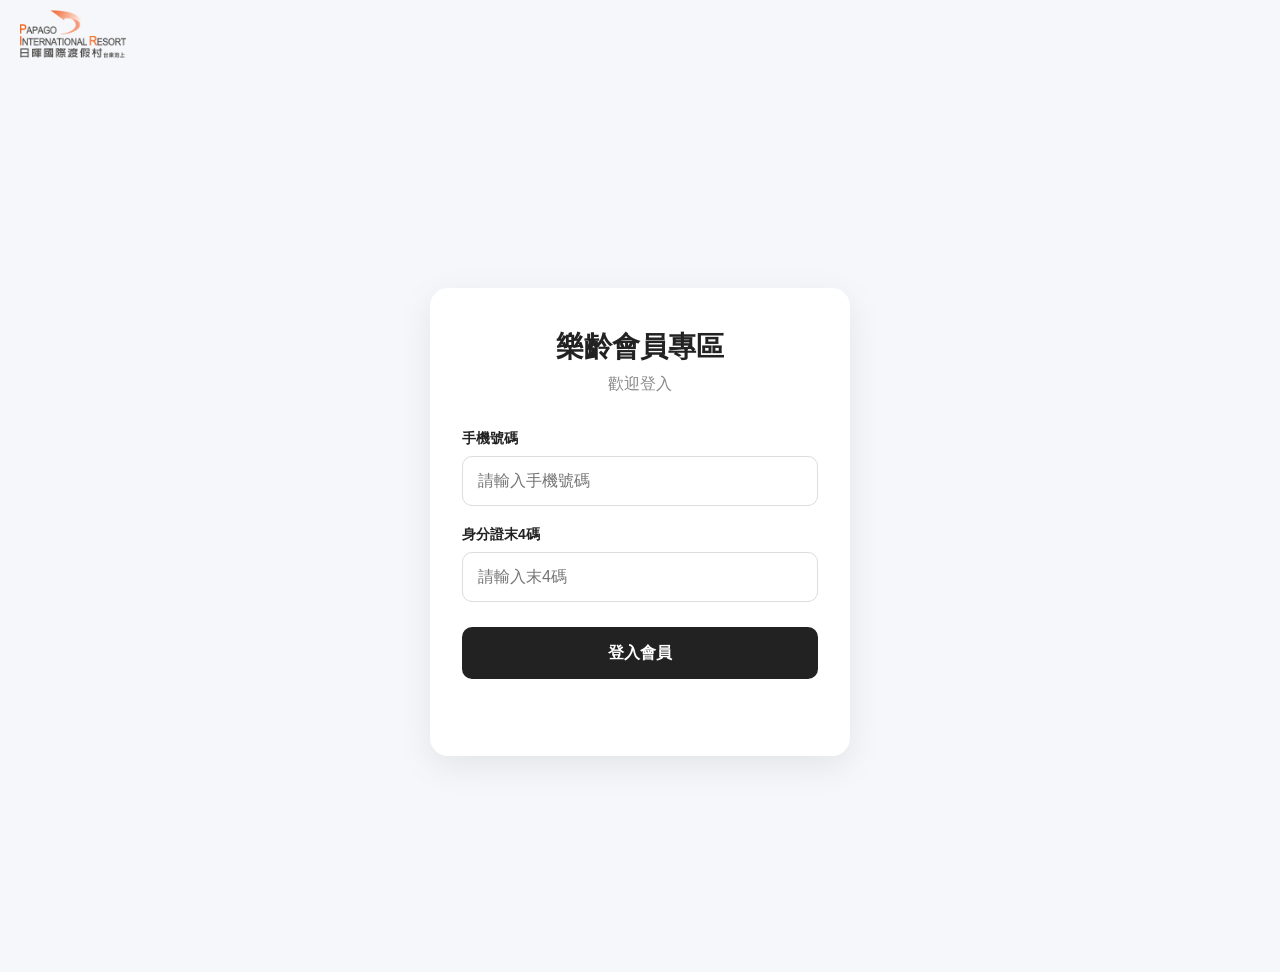
==== index.html @ a3a90380 "Update index.html" ====
<!DOCTYPE html>
<html lang="zh-TW">

<head>
    <meta charset="UTF-8">

    <meta
        name="viewport"
        content="width=device-width, initial-scale=1.0"
    >

    <title>樂齡會員專區</title>

    <link
        rel="stylesheet"
        href="style.css"
    >
    <script src="logo.js" defer></script>
</head>

<body>

<div class="app">

    <!-- =========================
         登入頁
    ========================== -->

    <section
        id="loginPage"
        class="page login-page"
    >

        <div class="login-card">

            <div class="logo">
                樂齡會員專區
            </div>

            <div class="subtitle">
                歡迎登入
            </div>


            <div class="form-group">

              <label for="phone">手機號碼</label>
              <input
                id="phone"
                type="tel"
                inputmode="numeric"
                maxlength="10"
                placeholder="請輸入手機號碼"
                autocomplete="tel"
               >
            </div>


            <div class="form-group">

                <label>
                    身分證末4碼
                </label>

                <input
                    id="idLast4"
                    type="password"
                    maxlength="4"
                    inputmode="numeric"
                    placeholder="請輸入末4碼"
                    autocomplete="current-password"
                >

            </div>


            <button
                id="loginButton"
                class="primary-button"
            >
                登入會員
            </button>


            <div
                id="loginMessage"
                class="message"
            ></div>

        </div>

    </section>


    <!-- =========================
         會員首頁
    ========================== -->

    <section
        id="homePage"
        class="page hidden"
    >

        <header class="header">

            <div class="header-title">
                樂齡會員專區
            </div>

            <button
                id="logoutButton"
                class="logout-button"
            >
                登出
            </button>

        </header>


        <main class="container">

            <div class="welcome">
                <div class="welcome-small">
                    歡迎回來
                </div>

                <div
                    id="memberName"
                    class="member-name"
                >
                    --
                </div>
            </div>


            <!-- 餘額 -->

            <div class="balance-card">

                <div class="balance-title">
                    目前儲值餘額
                </div>

                <div
                    id="memberBalance"
                    class="balance"
                >
                    $0
                </div>

               <a href="topup.html" class="primary-button">
               ＋ 我要儲值
               </a>

            </div>


            <!-- 會員資訊 -->

            <div class="info-card">

                <div class="card-title">
                    會員資料
                </div>


                <div class="info-row">

                    <span>
                        會員編號
                    </span>

                    <strong id="memberIdDisplay">
                        --
                    </strong>

                </div>


                <div class="info-row">

                    <span>
                        會員姓名
                    </span>

                    <strong id="memberNameDisplay">
                        --
                    </strong>

                </div>

            </div>


 <!-- =========================
     功能
========================== -->

<div class="menu-grid">

    <!-- 商品商城 -->
    <a
        href="products.html"
        class="menu-card menu-link"
    >

        <div class="menu-icon">
            🛒
        </div>

        <div>
            <div class="menu-title">
                商品商城
            </div>

            <div class="menu-description">
                瀏覽商品並下單
            </div>
        </div>

    </a>


    <!-- 我的訂單 -->
    <a
        href="orders.html"
        class="menu-card menu-link"
    >

        <div class="menu-icon">
            📦
        </div>

        <div>
            <div class="menu-title">
                我的訂單
            </div>

            <div class="menu-description">
                查看歷史訂單
            </div>
        </div>

    </a>


    <!-- 儲值紀錄 -->
    <a
        href="topup.html"
        class="menu-card menu-link"
    >

        <div class="menu-icon">
            💰
        </div>

        <div>
            <div class="menu-title">
                儲值紀錄
            </div>

            <div class="menu-description">
                申請儲值及查看紀錄
            </div>
        </div>

    </a>


    <!-- 會員資料 -->
    <a
        href="member.html"
        class="menu-card menu-link"
    >

        <div class="menu-icon">
            👤
        </div>

        <div>
            <div class="menu-title">
                會員資料
            </div>

            <div class="menu-description">
                查看會員資訊
            </div>
        </div>

    </a>

</div>
        </main>

    </section>


    <!-- 載入畫面 -->

    <div
        id="loading"
        class="loading hidden"
    >

        <div class="loading-box">

            <div class="spinner"></div>

            <div>
                處理中...
            </div>

        </div>

    </div>

</div>


<script src="app.js"></script>

</body>

</html>
---- style.css ----
* {
    box-sizing: border-box;
}


body {
    margin: 0;
    font-family:
        -apple-system,
        BlinkMacSystemFont,
        "Segoe UI",
        "Noto Sans TC",
        sans-serif;

    background: #f5f7fa;

    color: #222;
}


button,
input {
    font-family: inherit;
}


button {
    cursor: pointer;
}


/* =========================
   共用
========================= */

.hidden {
    display: none !important;
}


.page {
    min-height: 100vh;
}


/* =========================
   登入
========================= */

.login-page {
    display: flex;

    justify-content: center;

    align-items: center;

    padding: 20px;
}


.login-card {
    width: 100%;

    max-width: 420px;

    background: white;

    border-radius: 18px;

    padding: 40px 32px;

    box-shadow:
        0 10px 35px
        rgba(0, 0, 0, 0.08);
}


.logo {
    text-align: center;

    font-size: 28px;

    font-weight: 700;

    margin-bottom: 8px;
}


.subtitle {
    text-align: center;

    color: #888;

    margin-bottom: 35px;
}


.form-group {
    margin-bottom: 20px;
}


.form-group label {
    display: block;

    font-size: 14px;

    font-weight: 600;

    margin-bottom: 8px;
}


.form-group input {
    width: 100%;

    height: 50px;

    border: 1px solid #ddd;

    border-radius: 10px;

    padding: 0 15px;

    font-size: 16px;

    outline: none;

    transition: 0.2s;
}


.form-group input:focus {
    border-color: #333;

    box-shadow:
        0 0 0 3px
        rgba(0, 0, 0, 0.05);
}


.primary-button {
    width: 100%;

    height: 52px;

    border: none;

    border-radius: 10px;

    background: #222;

    color: white;

    font-size: 16px;

    font-weight: 600;

    margin-top: 5px;
}


.primary-button:hover {
    opacity: 0.9;
}


.primary-button:disabled {
    opacity: 0.5;

    cursor: not-allowed;
}


.message {
    text-align: center;

    min-height: 22px;

    margin-top: 15px;

    font-size: 14px;

    color: #d33;
}


/* =========================
   Header
========================= */

.header {
    height: 64px;

    background: white;

    display: flex;

    align-items: center;

    justify-content: space-between;

    padding: 0 25px;

    border-bottom:
        1px solid #eee;
}


.header-title {
    font-size: 19px;

    font-weight: 700;
}


.logout-button {
    background: none;

    border: none;

    color: #777;

    font-size: 14px;
}


/* =========================
   內容
========================= */

.container {
    width: 100%;

    max-width: 850px;

    margin: auto;

    padding: 30px 20px;
}


.welcome {
    margin-bottom: 20px;
}


.welcome-small {
    color: #888;

    font-size: 14px;

    margin-bottom: 5px;
}


.member-name {
    font-size: 25px;

    font-weight: 700;
}


/* =========================
   餘額
========================= */

.balance-card {
    background: #222;

    color: white;

    border-radius: 18px;

    padding: 28px;

    margin-bottom: 20px;
}


.balance-title {
    font-size: 14px;

    opacity: 0.7;
}


.balance {
    font-size: 38px;

    font-weight: 700;

    margin: 8px 0 20px;
}


.deposit-button {
    border: none;

    border-radius: 9px;

    padding: 11px 18px;

    background: white;

    color: #222;

    font-weight: 600;
}


/* =========================
   會員資料
========================= */

.info-card {
    background: white;

    border-radius: 15px;

    padding: 23px;

    margin-bottom: 20px;

    box-shadow:
        0 3px 15px
        rgba(0, 0, 0, 0.04);
}


.card-title {
    font-size: 16px;

    font-weight: 700;

    margin-bottom: 18px;
}


.info-row {
    display: flex;

    justify-content: space-between;

    padding: 12px 0;

    border-bottom:
        1px solid #eee;
}


.info-row:last-child {
    border-bottom: none;
}


.info-row span {
    color: #888;
}


/* =========================
   功能
========================= */

.menu-grid {
    display: grid;

    grid-template-columns:
        repeat(2, 1fr);

    gap: 15px;
}


.menu-card {
    border: none;

    background: white;

    border-radius: 15px;

    padding: 22px;

    display: flex;

    align-items: center;

    gap: 15px;

    text-align: left;

    box-shadow:
        0 3px 15px
        rgba(0, 0, 0, 0.04);

    transition: 0.2s;
}


.menu-card:hover {
    transform:
        translateY(-2px);

    box-shadow:
        0 7px 20px
        rgba(0, 0, 0, 0.08);
}


.menu-icon {
    width: 45px;

    height: 45px;

    display: flex;

    align-items: center;

    justify-content: center;

    background: #f3f3f3;

    border-radius: 12px;

    font-size: 21px;
}


.menu-title {
    font-weight: 700;

    margin-bottom: 4px;
}


.menu-description {
    color: #888;

    font-size: 13px;
}


/* =========================
   Loading
========================= */

.loading {
    position: fixed;

    inset: 0;

    background:
        rgba(255,255,255,0.75);

    display: flex;

    justify-content: center;

    align-items: center;

    z-index: 999;
}


.loading-box {
    background: white;

    border-radius: 15px;

    padding: 25px 35px;

    box-shadow:
        0 10px 30px
        rgba(0,0,0,0.1);

    text-align: center;
}


.spinner {
    width: 30px;

    height: 30px;

    border: 3px solid #ddd;

    border-top-color: #222;

    border-radius: 50%;

    margin: 0 auto 12px;

    animation:
        spin 0.8s linear infinite;
}


@keyframes spin {

    from {
        transform: rotate(0deg);
    }

    to {
        transform: rotate(360deg);
    }

}


/* =========================
   手機版
========================= */

@media (max-width: 600px) {

    .login-card {
        padding: 32px 22px;
    }


    .container {
        padding: 25px 15px;
    }


    .header {
        padding: 0 17px;
    }


    .balance {
        font-size: 34px;
    }


    .menu-grid {
        grid-template-columns: 1fr;
    }

}
/* =========================
   商品商城
========================= */

.back-button {
    background: none;
    border: none;
    font-size: 22px;
}

.back-button {
    margin-right: 10px;
}


/* =========================
   懸浮購物車
========================= */

.floating-cart-button {
    position: fixed;
    right: 24px;
    bottom: calc(24px + env(safe-area-inset-bottom));

    width: 60px;
    height: 60px;

    border: none;
    border-radius: 50%;

    background: #222;
    color: white;

    display: flex;
    align-items: center;
    justify-content: center;

    font-size: 28px;
    cursor: pointer;

    z-index: 900;

    box-shadow:
        0 8px 24px
        rgba(0, 0, 0, 0.22);

    transition:
        transform 0.15s ease,
        box-shadow 0.15s ease;
}

.floating-cart-button:hover {
    transform: translateY(-2px);

    box-shadow:
        0 10px 28px
        rgba(0, 0, 0, 0.26);
}

.floating-cart-button:active {
    transform: scale(0.95);
}

.floating-cart-icon {
    line-height: 1;
}

.cart-count {
    position: absolute;

    top: -4px;
    right: -4px;

    min-width: 22px;
    height: 22px;

    padding: 0 6px;

    border-radius: 20px;

    background: #e53935;
    color: white;

    font-size: 12px;
    font-weight: 700;

    display: flex;
    align-items: center;
    justify-content: center;

    border: 2px solid white;
}

.floating-cart-count {
    pointer-events: none;
}


.shop-title {
    margin-bottom: 25px;
}


.shop-main-title {
    font-size: 26px;
    font-weight: 700;
}


.shop-subtitle {
    margin-top: 5px;

    color: #888;

    font-size: 14px;
}


/* =========================
   商品 Grid
========================= */

.product-grid {

    display: grid;

    grid-template-columns:
        repeat(3, 1fr);

    gap: 18px;

}


.product-card {

    background: white;

    border-radius: 16px;

    overflow: hidden;

    box-shadow:
        0 3px 15px
        rgba(0, 0, 0, 0.05);

}


.product-image {

    width: 100%;

    aspect-ratio: 1 / 1;

    background: #f3f3f3;

    display: flex;

    align-items: center;

    justify-content: center;

    overflow: hidden;

}


.product-image img {

    width: 100%;

    height: 100%;

    object-fit: cover;

}


.product-placeholder {

    font-size: 55px;

    opacity: 0.6;

}


.product-info {

    padding: 17px;

}


.product-name {

    font-size: 18px;

    font-weight: 700;

}


.product-description {

    min-height: 38px;

    margin-top: 6px;

    color: #888;

    font-size: 13px;

    line-height: 1.5;

}


.product-bottom {

    display: flex;

    align-items: flex-end;

    justify-content: space-between;

    gap: 10px;

    margin-top: 15px;

}


.product-price {

    font-size: 20px;

    font-weight: 700;

}


.product-stock {

    margin-top: 3px;

    color: #999;

    font-size: 12px;

}


.add-button {

    border: none;

    border-radius: 9px;

    background: #222;

    color: white;

    padding: 10px 13px;

    font-size: 13px;

    font-weight: 600;

    white-space: nowrap;

}


.add-button.disabled {

    background: #ddd;

    color: #888;

}


.product-loading,
.empty-message {

    grid-column: 1 / -1;

    text-align: center;

    color: #888;

    padding: 50px 20px;

}


/* =========================
   購物車
========================= */

.cart-overlay {

    position: fixed;

    inset: 0;

    background:
        rgba(0, 0, 0, 0.4);

    z-index: 1000;

}


.cart-panel {

    position: absolute;

    top: 0;

    right: 0;

    width: 430px;

    max-width: 100%;

    height: 100%;

    background: white;

    display: flex;

    flex-direction: column;

}


.cart-header {

    height: 65px;

    padding: 0 20px;

    border-bottom:
        1px solid #eee;

    display: flex;

    align-items: center;

    justify-content: space-between;

    font-size: 18px;

    font-weight: 700;

}


.close-button {

    border: none;

    background: none;

    font-size: 28px;

    color: #777;

}


.cart-items {

    flex: 1;

    overflow-y: auto;

    padding: 15px 20px;

}


.cart-item {

    display: grid;

    grid-template-columns:
        1fr auto auto;

    align-items: center;

    gap: 12px;

    padding: 16px 0;

    border-bottom:
        1px solid #eee;

}


.cart-product-name {

    font-weight: 600;

}


.cart-product-price {

    margin-top: 4px;

    color: #888;

    font-size: 13px;

}


.cart-controls {

    display: flex;

    align-items: center;

    gap: 9px;

}


.cart-controls button {

    width: 28px;

    height: 28px;

    border: 1px solid #ddd;

    border-radius: 7px;

    background: white;

}


.cart-footer {

    padding: 20px;

    border-top:
        1px solid #eee;

}


.cart-total-row {

    display: flex;

    justify-content: space-between;

    margin-bottom: 15px;

    font-size: 18px;

}


.empty-cart {

    text-align: center;

    padding: 70px 20px;

    color: #888;

}


.empty-cart > div {

    margin-top: 10px;

}


/* =========================
   手機版商城
========================= */

@media (max-width: 800px) {

    .product-grid {

        grid-template-columns:
            repeat(2, 1fr);

    }

}


@media (max-width: 600px) {

    .product-grid {

        grid-template-columns: 1fr;

    }


    .cart-panel {

        width: 100%;

    }


    .product-bottom {

        align-items: center;

    }


    .floating-cart-button {

        right: 18px;

        bottom:
            calc(
                18px +
                env(safe-area-inset-bottom)
            );

        width: 58px;

        height: 58px;

        font-size: 27px;

    }

}

.menu-link {
    text-decoration: none;
    color: inherit;
}
/* =========================
   確認訂單
========================= */

.checkout-card {

    background: white;

    border-radius: 15px;

    padding: 22px;

    margin-top: 18px;

    box-shadow:
        0 3px 15px
        rgba(0, 0, 0, 0.04);

}


.checkout-item {

    display: flex;

    justify-content: space-between;

    align-items: center;

    padding: 16px 0;

    border-bottom:
        1px solid #eee;

}


.checkout-item:last-child {

    border-bottom: none;

}


.checkout-product-name {

    font-weight: 700;

    font-size: 16px;

}


.checkout-product-detail {

    margin-top: 5px;

    color: #888;

    font-size: 14px;

}


.checkout-message {

    margin-top: 18px;

    margin-bottom: 15px;

    text-align: center;

    color: #c33;

    font-size: 14px;

}


.order-success {

    text-align: center;

    padding: 25px 10px;

}


.success-icon {

    width: 60px;

    height: 60px;

    border-radius: 50%;

    background: #eee;

    display: flex;

    align-items: center;

    justify-content: center;

    margin: 0 auto 15px;

    font-size: 30px;

    font-weight: 700;

}


.success-title {

    font-size: 22px;

    font-weight: 700;

}


.success-order {

    margin-top: 8px;

    color: #888;

}


.primary-button:disabled {

    opacity: 0.45;

    cursor: not-allowed;

}

/* =========================
   我的訂單
========================= */

.orders-list {

    display: flex;

    flex-direction: column;

    gap: 15px;

}


.order-card {

    background: white;

    border-radius: 16px;

    padding: 20px;

    box-shadow:
        0 3px 15px
        rgba(0, 0, 0, 0.05);

    cursor: pointer;

    transition:
        transform 0.15s ease;

}


.order-card:hover {

    transform:
        translateY(-2px);

}


.order-card-top {

    display: flex;

    align-items: flex-start;

    justify-content: space-between;

    gap: 15px;

}


.order-id {

    font-size: 16px;

    font-weight: 700;

}


.order-date {

    margin-top: 5px;

    color: #999;

    font-size: 13px;

}


.order-summary {

    margin-top: 18px;

    color: #555;

    font-size: 15px;

}


.order-card-bottom {

    display: flex;

    align-items: center;

    justify-content: space-between;

    margin-top: 18px;

    padding-top: 15px;

    border-top:
        1px solid #eee;

    color: #999;

    font-size: 13px;

}


.order-card-bottom strong {

    color: #222;

    font-size: 19px;

}


.order-view {

    margin-top: 15px;

    text-align: right;

    color: #777;

    font-size: 13px;

}


.status-success,
.status-pending,
.status-cancelled {

    padding: 5px 10px;

    border-radius: 20px;

    font-size: 12px;

    white-space: nowrap;

}


.status-success {

    background: #eeeeee;

    color: #333;

}


.status-pending {

    background: #f5f5f5;

    color: #777;

}


.status-cancelled {

    background: #eeeeee;

    color: #999;

}


.empty-orders {

    background: white;

    border-radius: 16px;

    padding: 60px 20px;

    text-align: center;

}


.empty-orders-icon {

    font-size: 50px;

}


.empty-orders-title {

    margin-top: 15px;

    font-size: 20px;

    font-weight: 700;

}


.empty-orders-text {

    margin-top: 8px;

    color: #999;

}


.small-button {

    margin-top: 25px;

    width: auto;

    padding-left: 25px;

    padding-right: 25px;

}


/* =========================
   訂單詳情
========================= */

.detail-title {

    margin-bottom: 20px;

    font-size: 26px;

    font-weight: 700;

}


.order-detail-card {

    background: white;

    border-radius: 16px;

    padding: 22px;

    margin-bottom: 18px;

    box-shadow:
        0 3px 15px
        rgba(0, 0, 0, 0.04);

}


.detail-header {

    display: flex;

    justify-content: space-between;

    align-items: flex-start;

}


.detail-order-id {

    font-size: 18px;

    font-weight: 700;

}


.detail-date {

    margin-top: 5px;

    color: #999;

    font-size: 13px;

}


.detail-item {

    display: flex;

    align-items: center;

    justify-content: space-between;

    padding: 17px 0;

    border-bottom:
        1px solid #eee;

}


.detail-item:last-child {

    border-bottom: none;

}


.detail-product-name {

    font-size: 16px;

    font-weight: 600;

}


.detail-product-info {

    margin-top: 5px;

    color: #999;

    font-size: 13px;

}


.detail-total {

    display: flex;

    align-items: center;

    justify-content: space-between;

    padding-top: 18px;

    font-size: 18px;

}


.detail-total strong {

    font-size: 22px;

}


/* 手機版 */

@media (max-width: 600px) {

    .order-card {

        padding: 17px;

    }


    .order-card-top {

        gap: 8px;

    }


    .detail-header {

        gap: 10px;

    }


    .detail-order-id {

        font-size: 16px;

    }

}

/* =========================
   會員資料
   ========================= */

.member-detail-card {

    background: white;

    border-radius: 16px;

    padding: 22px;

    margin-bottom: 18px;

    box-shadow:
        0 3px 15px
        rgba(0, 0, 0, 0.05);

}


.member-info-row {

    display: flex;

    align-items: center;

    justify-content: space-between;

    gap: 20px;

    padding: 15px 0;

    border-bottom:
        1px solid #eee;

}


.member-info-row:last-child {

    border-bottom: none;

}


.member-info-row span {

    color: #888;

    font-size: 14px;

}


.member-info-row strong {

    text-align: right;

    word-break: break-word;

}


.member-back-home {

    margin-top: 5px;

}


@media (max-width: 600px) {

    .member-info-row {

        align-items: flex-start;

    }

    .member-info-row strong {

        max-width: 65%;

    }

}
/* =========================
   儲值
   ========================= */

.topup-description {
    color: #666;
    font-size: 14px;
    line-height: 1.7;
}

.topup-description p {
    margin: 0 0 10px;
}

.topup-notice {
    margin-top: 15px;
    padding: 12px 15px;
    background: #f5f5f5;
    border-radius: 10px;
    color: #666;
    font-size: 13px;
}


.topup-list {
    display: flex;
    flex-direction: column;
    gap: 15px;
}


.topup-item {
    padding: 17px;
    border: 1px solid #eee;
    border-radius: 12px;
}


.topup-item-top {
    display: flex;
    justify-content: space-between;
    align-items: flex-start;
    gap: 15px;
}


.topup-request-id {
    font-weight: 700;
    font-size: 15px;
}


.topup-date {
    margin-top: 5px;
    color: #999;
    font-size: 12px;
}


.topup-amount {
    font-size: 20px;
    font-weight: 700;
}


.topup-item-info {
    margin-top: 15px;
    padding-top: 12px;
    border-top: 1px solid #eee;
    color: #777;
    font-size: 13px;
    line-height: 1.8;
}


.topup-item-bottom {
    margin-top: 13px;
}


.topup-status {
    display: inline-block;
    padding: 5px 11px;
    border-radius: 20px;
    background: #f3f3f3;
    color: #555;
    font-size: 12px;
}


.topup-status.pending {
    background: #f5f5f5;
    color: #666;
}


.topup-status.approved {
    background: #eeeeee;
    color: #222;
}


.topup-status.rejected {
    background: #eeeeee;
    color: #999;
}


.topup-empty,
.topup-loading {
    text-align: center;
    padding: 30px 10px;
    color: #999;
}


@media (max-width: 600px) {

    .topup-item-top {
        gap: 10px;
    }

    .topup-amount {
        font-size: 18px;
    }

}
/* =========================
   儲值成功視窗
   ========================= */

.topup-success-modal {

    position: fixed;

    inset: 0;

    background:
        rgba(0, 0, 0, 0.45);

    display: flex;

    align-items: center;

    justify-content: center;

    padding: 20px;

    z-index: 2000;

}


.topup-success-box {

    width: 100%;

    max-width: 400px;

    background: white;

    border-radius: 18px;

    padding: 30px;

    text-align: center;

    box-shadow:
        0 15px 40px
        rgba(0, 0, 0, 0.15);

}


.topup-success-icon {

    width: 60px;

    height: 60px;

    margin: 0 auto 15px;

    border-radius: 50%;

    background: #f0f0f0;

    display: flex;

    align-items: center;

    justify-content: center;

    font-size: 30px;

    font-weight: 700;

}


.topup-success-title {

    font-size: 21px;

    font-weight: 700;

    margin-bottom: 25px;

}


.topup-success-text {

    padding: 18px;

    background: #f7f7f7;

    border-radius: 12px;

}


.success-label {

    color: #999;

    font-size: 13px;

}


.success-request-id {

    margin-top: 5px;

    font-size: 17px;

    font-weight: 700;

}


.success-status-label {

    margin-top: 18px;

}


.success-status {

    margin-top: 5px;

    font-size: 15px;

    font-weight: 600;

}


.topup-success-box .primary-button {

    margin-top: 20px;

}
/* ========================================
   Header：返回鍵左側、標題真正置中
   ======================================== */

.header {
    position: relative;
    display: flex;
    align-items: center;
    justify-content: center;
}

.header .back-button {
    position: absolute;
    left: 20px;
    top: 50%;
    transform: translateY(-50%);
}

.header .header-title {
    width: 100%;
    text-align: center;
}

/* Checkout delivery fields */
.delivery-card {display:flex;flex-direction:column;gap:10px;margin-bottom:20px}
.delivery-card label {font-weight:600;font-size:15px}
.delivery-card input:not([type="checkbox"]),.delivery-card textarea {box-sizing:border-box;width:100%;padding:12px;border:1px solid #d0d5dd;border-radius:8px;background:#fff;color:#222;font:inherit}
.delivery-card input:focus,.delivery-card textarea:focus {outline:2px solid #444;outline-offset:1px}
.delivery-card .delivery-check {display:flex;align-items:center;gap:9px;cursor:pointer}
.delivery-card .delivery-check input {width:18px;height:18px}
.required-mark {color:#b42318}

.company-logo {
    display: inline-block;
    padding: 10px 20px;
}

.company-logo img {
    max-width: 100%;
    object-fit: contain;
}
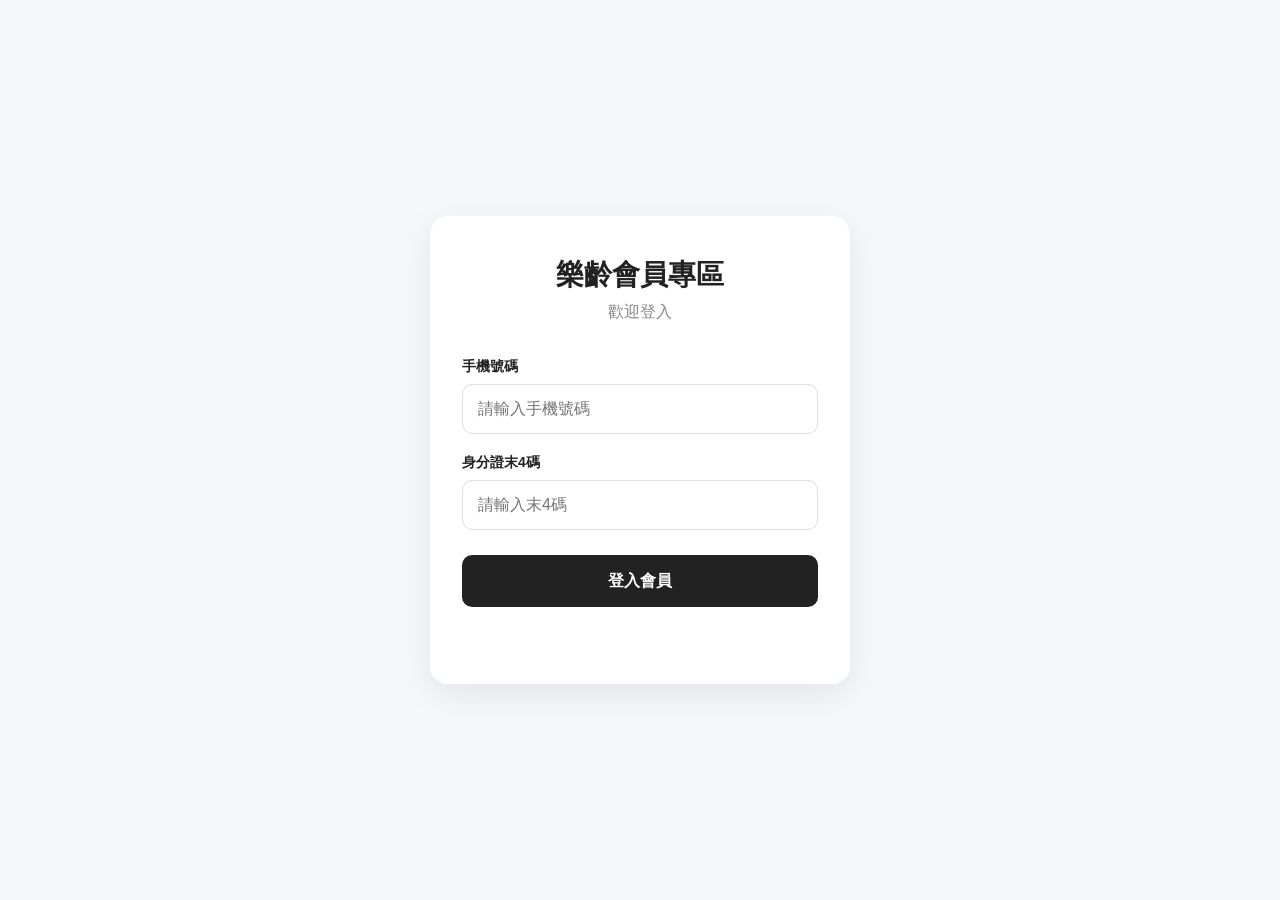
==== commit 5337d24a: "Update index.html" ====
--- a/index.html
+++ b/index.html
@@ -15,7 +15,6 @@
         rel="stylesheet"
         href="style.css"
     >
-    <script src="logo.js" defer></script>
 </head>
 
 <body>
--- a/style.css
+++ b/style.css
@@ -2009,3 +2009,30 @@
     max-width: 100%;
     object-fit: contain;
 }
+
+/* 其他分頁的 LOGO */
+.subpage-logo {
+    display: flex;
+    align-items: center;
+    flex-shrink: 0;
+    margin-right: 15px;
+}
+
+.subpage-logo img {
+    height: 48px;
+    width: auto;
+    object-fit: contain;
+}
+
+/* 手機版 */
+@media (max-width: 600px) {
+
+    .subpage-logo {
+        margin-right: 8px;
+    }
+
+    .subpage-logo img {
+        height: 32px;
+    }
+
+}
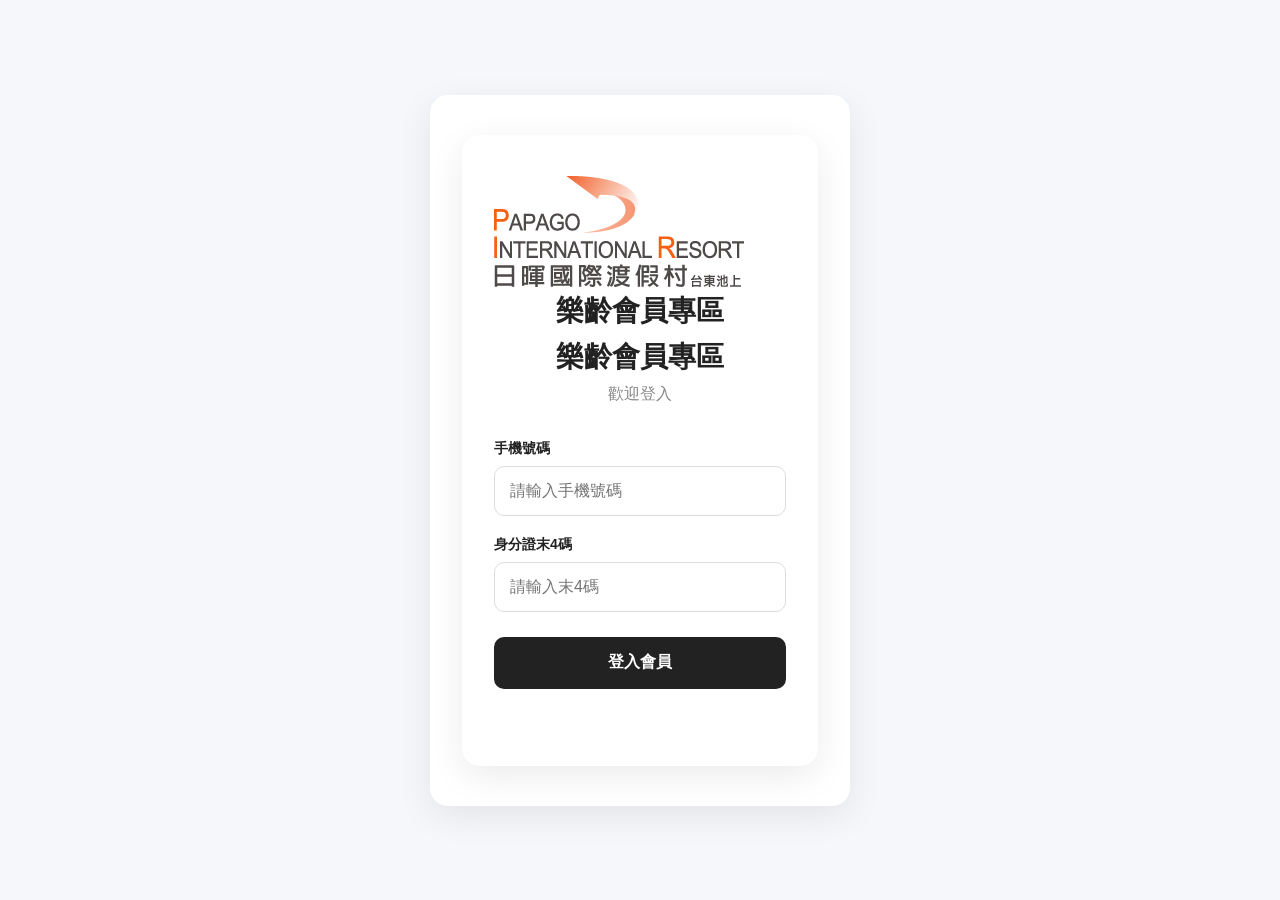
==== commit 2e0199d2: "Update index.html" ====
--- a/index.html
+++ b/index.html
@@ -31,6 +31,18 @@
     >
 
         <div class="login-card">
+            
+             <div class="login-card">
+
+             <!-- 公司 LOGO -->
+             <div class="login-company-logo">
+             <img src="images/logo.png"
+             alt="日暉國際度假村">
+             </div>
+
+    <div class="logo">
+        樂齡會員專區
+    </div>
 
             <div class="logo">
                 樂齡會員專區
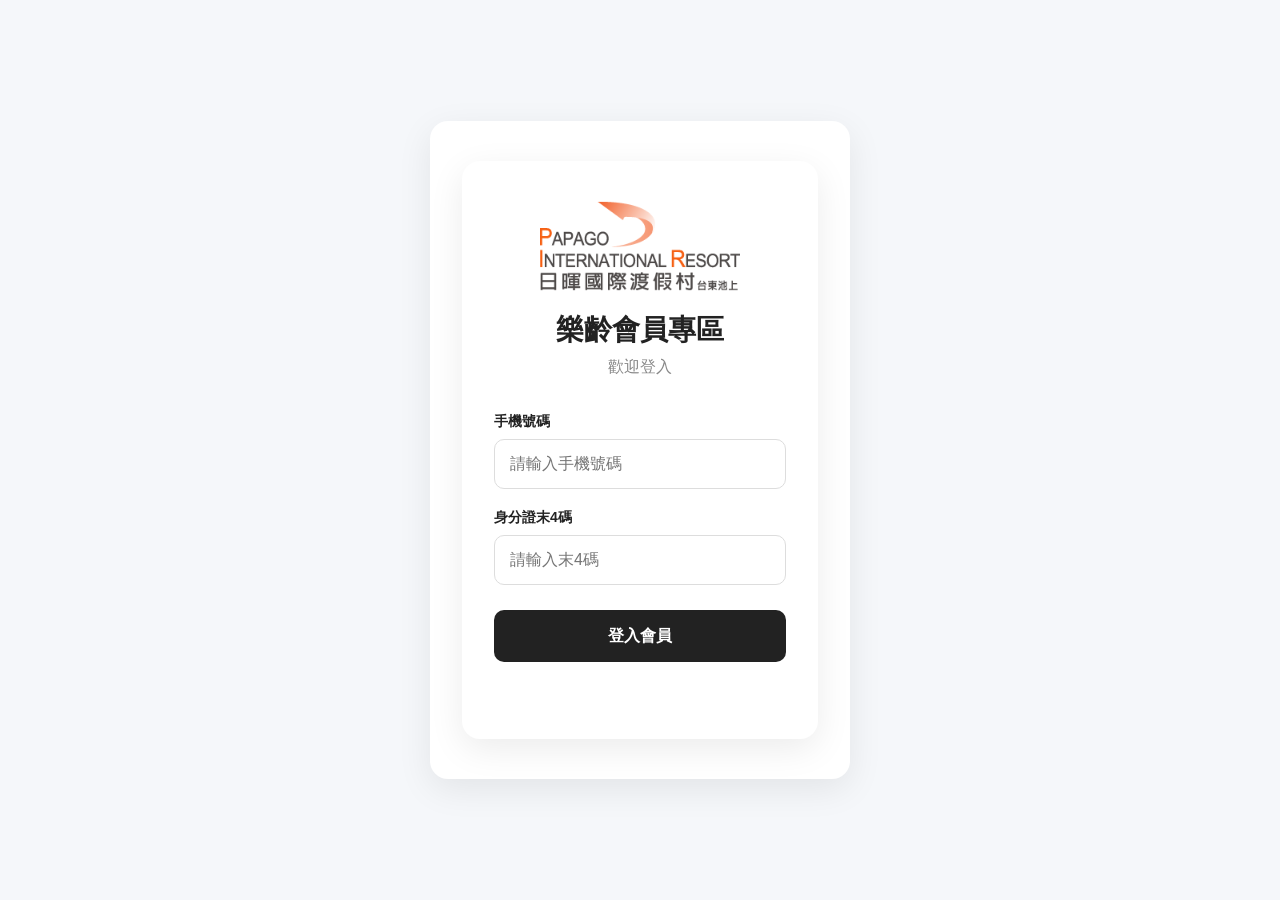
==== commit d5d45de0: "Update index.html" ====
--- a/index.html
+++ b/index.html
@@ -40,9 +40,6 @@
              alt="日暉國際度假村">
              </div>
 
-    <div class="logo">
-        樂齡會員專區
-    </div>
 
             <div class="logo">
                 樂齡會員專區
@@ -113,7 +110,13 @@
     >
 
         <header class="header">
-
+                <div class="header-brand">
+
+        <img
+            src="images/logo.png"
+            alt="日暉國際度假村"
+            class="header-company-logo"
+        >
             <div class="header-title">
                 樂齡會員專區
             </div>
--- a/style.css
+++ b/style.css
@@ -24,6 +24,62 @@
 }
 
 
+/* 登入前 LOGO */
+.login-company-logo {
+    display: flex;
+    justify-content: center;
+    align-items: center;
+    width: 100%;
+    margin-bottom: 20px;
+}
+
+.login-company-logo img {
+    display: block;
+    width: 200px;
+    max-width: 100%;
+    height: auto;
+    object-fit: contain;
+}
+
+/* 登入後 LOGO + 標題 */
+#homePage .header-brand {
+    display: flex;
+    align-items: center;
+    gap: 15px;
+    min-width: 0;
+}
+
+#homePage .header-company-logo {
+    display: block;
+    width: 145px;
+    max-width: 100%;
+    height: auto;
+    object-fit: contain;
+    flex-shrink: 1;
+}
+
+/* 手機版 */
+@media (max-width: 600px) {
+
+    .login-company-logo img {
+        width: 150px;
+    }
+
+    #homePage .header-brand {
+        gap: 8px;
+    }
+
+    #homePage .header-company-logo {
+        width: 95px;
+    }
+
+    #homePage .header-title {
+        font-size: 16px;
+    }
+}
+
+
+
 button {
     cursor: pointer;
 }
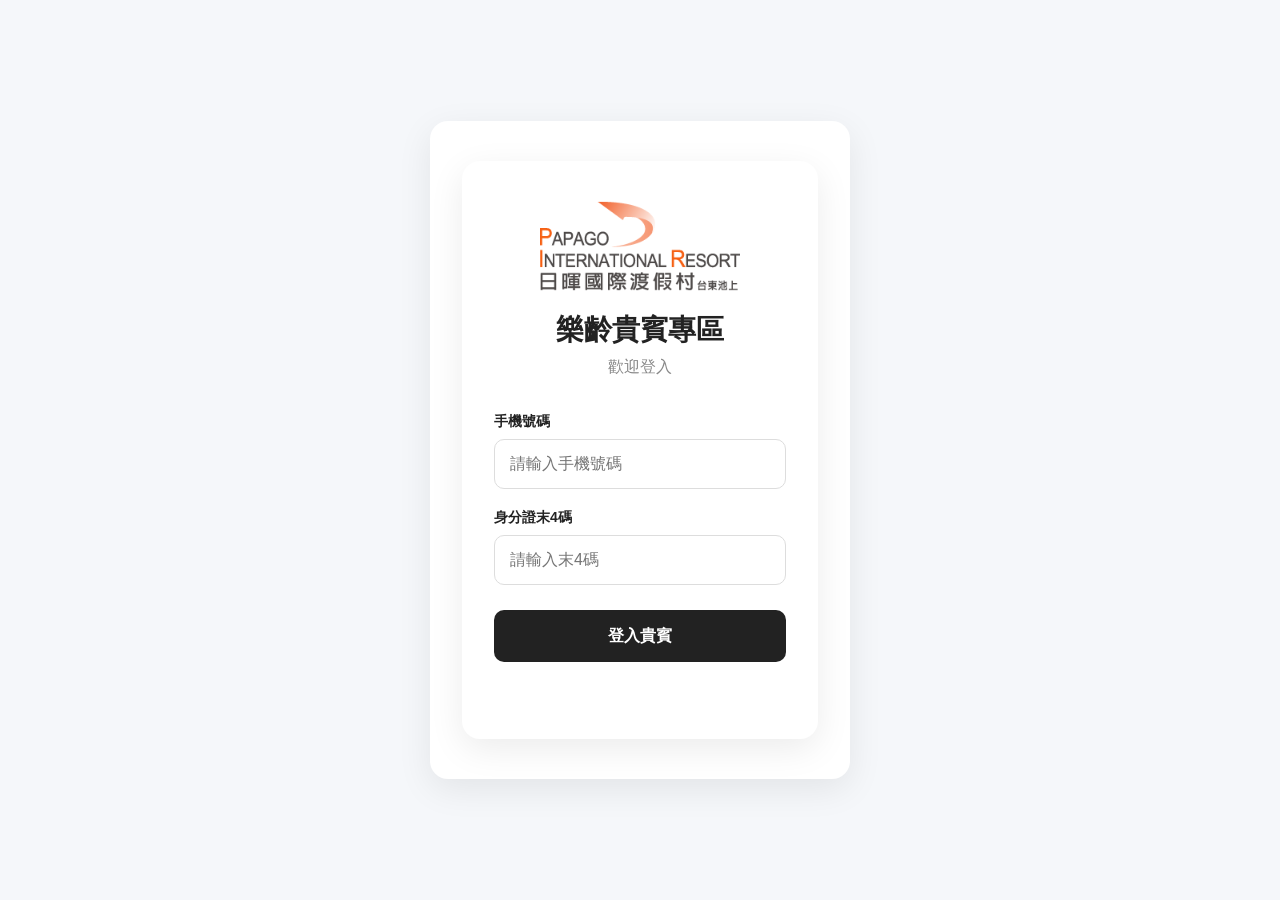
==== commit da336c4d: "Update index.html" ====
--- a/index.html
+++ b/index.html
@@ -9,7 +9,7 @@
         content="width=device-width, initial-scale=1.0"
     >
 
-    <title>樂齡會員專區</title>
+    <title>樂齡貴賓專區</title>
 
     <link
         rel="stylesheet"
@@ -42,7 +42,7 @@
 
 
             <div class="logo">
-                樂齡會員專區
+                樂齡貴賓專區
             </div>
 
             <div class="subtitle">
@@ -86,7 +86,7 @@
                 id="loginButton"
                 class="primary-button"
             >
-                登入會員
+                登入貴賓
             </button>
 
 
@@ -101,7 +101,7 @@
 
 
     <!-- =========================
-         會員首頁
+         貴賓首頁
     ========================== -->
 
     <section
@@ -118,7 +118,7 @@
             class="header-company-logo"
         >
             <div class="header-title">
-                樂齡會員專區
+                樂齡貴賓專區
             </div>
 
             <button
@@ -169,19 +169,19 @@
             </div>
 
 
-            <!-- 會員資訊 -->
+            <!-- 貴賓資訊 -->
 
             <div class="info-card">
 
                 <div class="card-title">
-                    會員資料
+                    貴賓資料
                 </div>
 
 
                 <div class="info-row">
 
                     <span>
-                        會員編號
+                        貴賓編號
                     </span>
 
                     <strong id="memberIdDisplay">
@@ -194,7 +194,7 @@
                 <div class="info-row">
 
                     <span>
-                        會員姓名
+                        貴賓姓名
                     </span>
 
                     <strong id="memberNameDisplay">
@@ -281,7 +281,7 @@
     </a>
 
 
-    <!-- 會員資料 -->
+    <!-- 貴賓資料 -->
     <a
         href="member.html"
         class="menu-card menu-link"
@@ -293,16 +293,19 @@
 
         <div>
             <div class="menu-title">
-                會員資料
+                貴賓資料
             </div>
 
             <div class="menu-description">
-                查看會員資訊
+                查看貴賓資訊
             </div>
         </div>
 
     </a>
 
+</div>
+            <div class="shopping-guide-footer">
+    <a href="shopping-guide.html">購物須知與服務說明</a>
 </div>
         </main>
 
--- a/style.css
+++ b/style.css
@@ -770,7 +770,7 @@
 
     height: 100%;
 
-    object-fit: cover;
+    object-fit: contain;
 
 }
 
@@ -2092,3 +2092,276 @@
     }
 
 }
+
+
+/* ========================================
+   INDEX 登入後導覽列：左 LOGO、中標題、右登出
+======================================== */
+
+#homePage .header {
+    display: grid;
+    grid-template-columns: minmax(0, 1fr) auto minmax(0, 1fr);
+    align-items: center;
+    width: 100%;
+    min-height: 90px;
+    height: auto;
+    padding: 12px 20px;
+    box-sizing: border-box;
+}
+
+/* 讓 LOGO、標題分別成為 Grid 項目 */
+#homePage .header-brand {
+    display: contents;
+}
+
+/* LOGO 固定最左邊 */
+#homePage .header-company-logo {
+    grid-column: 1;
+    grid-row: 1;
+    justify-self: start;
+    display: block;
+    width: 150px;
+    max-width: 100%;
+    height: auto;
+    object-fit: contain;
+}
+
+/* 樂齡會員專區固定正中央 */
+#homePage .header .header-title {
+    grid-column: 2;
+    grid-row: 1;
+    justify-self: center;
+    position: static;
+    left: auto;
+    transform: none;
+    width: auto;
+    margin: 0;
+    text-align: center;
+    white-space: nowrap;
+}
+
+/* 登出固定最右邊 */
+#homePage .header .logout-button {
+    grid-column: 3;
+    grid-row: 1;
+    justify-self: end;
+    position: static;
+    margin: 0;
+    flex-shrink: 0;
+}
+
+/* 手機版 */
+@media (max-width: 600px) {
+
+    #homePage .header {
+        min-height: 70px;
+        padding: 10px 12px;
+        column-gap: 6px;
+    }
+
+    #homePage .header-company-logo {
+        width: 85px;
+    }
+
+    #homePage .header .header-title {
+        font-size: 16px;
+    }
+
+    #homePage .header .logout-button {
+        font-size: 14px;
+    }
+}
+
+/* INDEX 登入後標題字體大小 */
+#homePage .header .header-title {
+    font-size: 26px;
+    font-weight: 700;
+}
+
+/* 手機版 */
+@media (max-width: 600px) {
+    #homePage .header .header-title {
+        font-size: 20px;
+    }
+}
+
+/* 結帳發票頁籤（限定結帳畫面） */
+.invoice-card [hidden] { display: none !important; }
+.invoice-tabs { display:grid; grid-template-columns:1fr 1fr; gap:8px; margin-bottom:14px; }
+.invoice-tab { padding:12px 8px; border:1px solid #cbd5e1; border-radius:8px; background:#f8fafc; color:#334155; font:inherit; font-weight:600; cursor:pointer; }
+.invoice-tab.active { background:#263d34; border-color:#263d34; color:white; }
+.invoice-choices { display:flex; flex-wrap:wrap; gap:12px 22px; margin-bottom:12px; }
+.invoice-choices label { display:flex; align-items:center; gap:7px; cursor:pointer; }
+.invoice-choices input { width:18px; height:18px; }
+.invoice-card [role="tabpanel"] { display:flex; flex-direction:column; gap:10px; }
+.invoice-card small { color:#64748b; }
+@media(max-width:600px) { .invoice-tabs { gap:6px; } .invoice-tab { padding:11px 6px; } }
+.invoice-card .invoice-choices input[type="radio"] { width:18px; height:18px; padding:0; flex:0 0 18px; accent-color:#263d34; }
+.invoice-card input[type="checkbox"] { accent-color:#263d34; }
+.invoice-card .info-row strong { overflow-wrap:anywhere; }
+
+
+/* 商品說明保留 Google Sheets 的換行格式 */
+.product-description {
+    white-space: pre-line;
+}
+
+
+/* =========================
+   購物須知：商城及會員首頁底部連結
+========================= */
+
+.shopping-guide-footer {
+    text-align: center;
+    padding: 28px 12px 18px;
+    margin-top: 26px;
+    border-top: 1px solid #e5e7eb;
+}
+
+.shopping-guide-footer a {
+    color: #294238;
+    font-size: 15px;
+    font-weight: 600;
+    text-decoration: underline;
+    text-underline-offset: 4px;
+}
+
+/* =========================
+   購物須知獨立頁
+========================= */
+
+.guide-container {
+    max-width: 960px;
+    margin: 0 auto;
+    padding-bottom: 50px;
+}
+
+.guide-intro {
+    margin: 24px 0;
+}
+
+.guide-intro h1 {
+    font-size: clamp(24px, 4vw, 32px);
+    margin: 0 0 10px;
+    color: #20362e;
+}
+
+.guide-intro p {
+    color: #68727a;
+    margin: 0;
+    line-height: 1.7;
+}
+
+.guide-nav {
+    display: flex;
+    flex-wrap: wrap;
+    gap: 9px;
+    margin: 22px 0 26px;
+}
+
+.guide-nav a {
+    display: inline-block;
+    border: 1px solid #d8e1dc;
+    border-radius: 24px;
+    padding: 8px 13px;
+    color: #294238;
+    text-decoration: none;
+    background: white;
+    font-size: 14px;
+}
+
+.guide-section {
+    background: #fff;
+    border-radius: 18px;
+    padding: 24px 26px;
+    margin-bottom: 16px;
+    box-shadow: 0 4px 20px rgba(0,0,0,.035);
+}
+
+.guide-section h2 {
+    margin: 0 0 16px;
+    color: #263e34;
+    font-size: 20px;
+}
+
+.guide-section p {
+    margin: 0 0 12px;
+    line-height: 1.9;
+    overflow-wrap: anywhere;
+}
+
+.guide-section p:last-child {
+    margin-bottom: 0;
+}
+
+.guide-section .guide-note {
+    font-size: 14px;
+    color: #6a7177;
+}
+
+.guide-section .guide-bullet {
+    padding-left: 1.2em;
+    text-indent: -1.2em;
+}
+
+.guide-bottom {
+    display: flex;
+    flex-wrap: wrap;
+    justify-content: center;
+    gap: 12px;
+    margin: 28px 0;
+}
+
+.guide-bottom a {
+    padding: 12px 18px;
+    border-radius: 10px;
+    text-decoration: none;
+    font-weight: 600;
+}
+
+.guide-return {
+    background: #263e34;
+    color: #fff;
+}
+
+.guide-home {
+    background: #eef1ef;
+    color: #263e34;
+}
+
+/* 手機版 */
+@media (max-width: 600px) {
+    .guide-section {
+        padding: 20px 17px;
+    }
+
+    .guide-nav {
+        gap: 7px;
+    }
+
+    .guide-nav a {
+        font-size: 13px;
+        padding: 7px 11px;
+    }
+}
+
+/* 購物須知：底部置中黑色文字 */
+.shopping-guide-footer {
+    width: 100%;
+    text-align: center;
+    margin: 20px auto;
+    padding: 10px 0;
+    border: none;
+}
+
+.shopping-guide-footer a {
+    display: inline-block;
+    color: #222;
+    font-size: 18px;
+    font-weight: 700;
+    text-decoration: none;
+}
+
+.shopping-guide-footer a:hover {
+    color: #555;
+}
